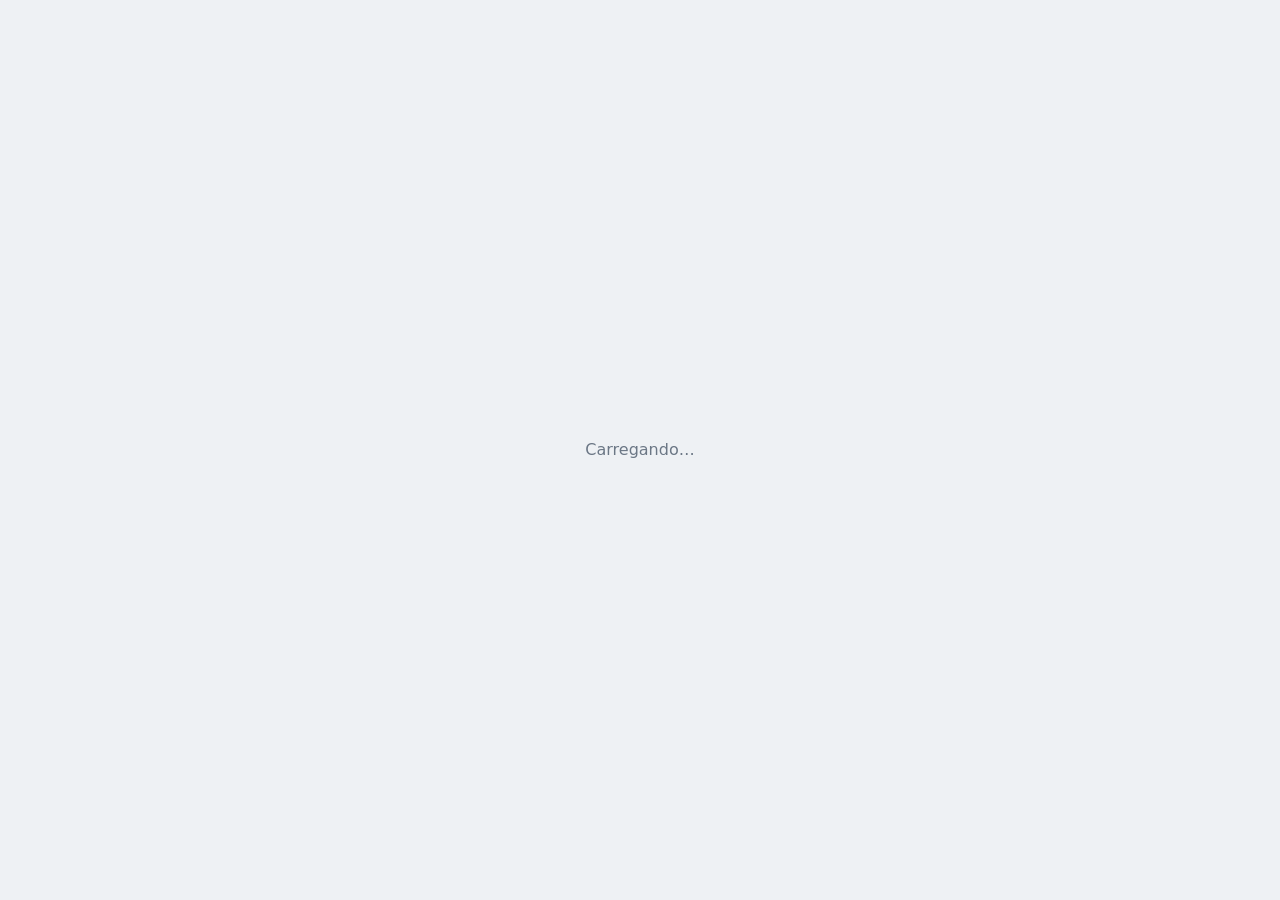
==== index.html @ 6981f135 "Add files via upload" ====
<!DOCTYPE html>
<html lang="pt-BR">
<head>
<meta charset="UTF-8">
<meta name="viewport" content="width=device-width, initial-scale=1">
<title>Kanban Board</title>
<link rel="stylesheet" href="style.css">
</head>
<body>

<div class="auth-loading" id="authLoading" role="status" aria-live="polite">Carregando…</div>

<section class="login-screen" id="loginScreen" aria-labelledby="loginTitle" hidden>
  <div class="login-card">
    <div class="login-mark" aria-hidden="true">K</div>
    <h1 id="loginTitle">Entre no seu quadro</h1>
    <p class="login-intro" id="loginIntro">Informe seu e-mail e sua senha para continuar.</p>
    <form class="login-form" id="loginForm">
      <label for="emailInput">E-mail
        <input type="email" id="emailInput" autocomplete="username" required placeholder="voce@exemplo.com">
      </label>
      <div class="field">
        <label for="passwordInput">Senha</label>
        <div class="password-field">
          <input type="password" id="passwordInput" autocomplete="current-password" minlength="8" required placeholder="Mínimo de 8 caracteres">
          <button type="button" class="toggle-password" id="togglePassword" aria-label="Mostrar senha" aria-pressed="false">Mostrar</button>
        </div>
      </div>
      <label id="confirmPasswordField" for="confirmPasswordInput" hidden>Confirme a senha
        <input type="password" id="confirmPasswordInput" autocomplete="new-password" minlength="8" placeholder="Digite a senha novamente">
      </label>
      <p class="login-error" id="loginMessage" role="alert" aria-live="polite" hidden></p>
      <button class="btn-primary login-submit" id="loginSubmit" type="submit">Entrar</button>
    </form>
    <p class="login-switch"><span id="switchPrompt">Ainda não tem uma conta?</span> <button class="btn-link" id="switchAuthMode" type="button">Criar conta</button></p>
    <a class="home-link" href="index.html">Voltar à página inicial</a>
    <p class="login-notice">A conta e as tarefas ficam salvas no Firebase. Não use uma senha importante neste projeto de teste.</p>
  </div>
</section>

<header id="appHeader" hidden>
  <div>
    <h1 id="boardTitle">Meu Quadro</h1>
    <p>Arraste os cards entre as colunas para atualizar o andamento.</p>
  </div>
  <div class="account-actions">
    <p class="board-status" id="boardStatus" role="status" aria-live="polite" hidden></p>
    <span class="account-email" id="accountEmail"></span>
    <button class="btn-logout" id="logoutBtn" type="button">Sair</button>
    <label class="board-picker-label" for="boardPicker">Quadro
      <select id="boardPicker"></select>
    </label>
    <button class="btn-ghost" id="newBoardBtn" type="button">Novo quadro</button>
    <button class="btn-ghost" id="shareBoardBtn" type="button">Compartilhar</button>
    <button class="btn-ghost" id="configureBoardBtn" type="button">Configurar colunas</button>
    <button class="btn-add" id="openModal" type="button">
      <svg viewBox="0 0 24 24" fill="none" stroke="currentColor" stroke-width="2.5" stroke-linecap="round" aria-hidden="true"><path d="M12 5v14M5 12h14"/></svg>
      Adicionar nova tarefa
    </button>
  </div>
</header>

<main class="board" id="board" hidden>
  <section class="column" data-status="todo" aria-labelledby="h-todo">
    <div class="column-head"><h2 id="h-todo">A Fazer</h2><span class="wip" data-wip="todo"></span><span class="count" data-count="todo">0</span></div>
    <div class="cards" data-list="todo"></div>
  </section>
  <section class="column" data-status="doing" aria-labelledby="h-doing">
    <div class="column-head"><h2 id="h-doing">Em Andamento</h2><span class="wip" data-wip="doing"></span><span class="count" data-count="doing">0</span></div>
    <div class="cards" data-list="doing"></div>
  </section>
  <section class="column" data-status="done" aria-labelledby="h-done">
    <div class="column-head"><h2 id="h-done">Concluído</h2><span class="wip" data-wip="done"></span><span class="count" data-count="done">0</span></div>
    <div class="cards" data-list="done"></div>
  </section>
</main>

<main class="task-page" id="taskPage" hidden>
  <button class="btn-ghost" id="backToBoard" type="button">← Voltar ao quadro</button>
  <section class="task-panel">
    <p class="task-board-name" id="taskBoardName"></p>
    <label>Título<input id="detailTitle" maxlength="80"></label>
    <label>Descrição<textarea id="detailDesc" maxlength="400"></textarea></label>
    <div class="task-fields">
      <label>Responsável<select id="assigneeInput"></select></label>
      <label>Prazo<input type="date" id="dueDateInput"></label>
      <label>Prioridade
        <select id="priorityInput"><option value="low">Baixa</option><option value="medium">Média</option><option value="high">Alta</option></select>
      </label>
      <label>Labels<input id="labelsInput" placeholder="Bug, feature, urgente"></label>
      <label>Sprint<input id="sprintInput" maxlength="60" placeholder="Ex.: Sprint 1"></label>
      <label>Story points<input id="pointsInput" type="number" min="0" max="100" step="1"></label>
      <label class="backlog-field"><input type="checkbox" id="backlogInput"> No backlog</label>
      <label class="task-wide">Critérios de aceite<textarea id="acceptanceInput" maxlength="1000"></textarea></label>
      <label class="task-wide">Definition of Done<textarea id="dodInput" maxlength="1000"></textarea></label>
    </div>
    <section class="task-section">
      <h2>Checklist</h2>
      <form class="inline-form" id="checklistForm"><input id="checklistInput" maxlength="120" placeholder="Nova subtarefa" required><button class="btn-primary" type="submit">Adicionar</button></form>
      <ul class="checklist" id="checklist"></ul>
    </section>
    <section class="task-section">
      <h2>Comentários</h2>
      <form class="inline-form" id="commentForm"><textarea id="commentInput" maxlength="1000" placeholder="Escreva um comentário" required></textarea><button class="btn-primary" type="submit">Comentar</button></form>
      <div class="comments" id="comments"></div>
    </section>
    <section class="task-section">
      <h2>Histórico de atividades</h2>
      <ul class="activity-list" id="activityList"></ul>
    </section>
  </section>
</main>

<dialog id="modal" aria-labelledby="modalTitle" hidden>
  <form class="modal-body" id="taskForm" method="dialog">
    <h2 id="modalTitle">Nova tarefa</h2>
    <label>Título
      <input type="text" id="titleInput" maxlength="80" required placeholder="Ex.: Revisar proposta do cliente">
    </label>
    <label>Descrição
      <textarea id="descInput" maxlength="400" placeholder="Detalhes opcionais da tarefa"></textarea>
    </label>
    <div class="modal-actions">
      <button type="button" class="btn-ghost" id="cancelBtn">Cancelar</button>
      <button type="submit" class="btn-primary">Salvar tarefa</button>
    </div>
  </form>
</dialog>

<dialog id="shareModal" aria-labelledby="shareTitle" hidden>
  <form class="modal-body" id="shareForm" method="dialog">
    <h2 id="shareTitle">Compartilhar quadro</h2>
    <label>E-mail do usuário
      <input type="email" id="inviteEmail" required placeholder="colega@exemplo.com">
    </label>
    <label>Papel
      <select id="inviteRole"><option value="EDITOR">Editor</option><option value="VIEWER">Leitor</option></select>
    </label>
    <p class="form-hint">O convite será aceito quando a pessoa entrar no app com este e-mail.</p>
    <div class="task-section"><h2>Membros do quadro</h2><ul class="member-list" id="memberList"></ul></div>
    <p class="login-error" id="shareMessage" role="alert" hidden></p>
    <div class="modal-actions"><button type="button" class="btn-ghost" data-close-dialog="shareModal">Fechar</button><button type="submit" class="btn-primary">Enviar convite</button></div>
  </form>
</dialog>

<dialog id="boardConfigModal" aria-labelledby="configTitle" hidden>
  <form class="modal-body" id="boardConfigForm" method="dialog">
    <h2 id="configTitle">Configurar colunas</h2>
    <p class="form-hint">Personalize os nomes e os limites de trabalho em andamento (WIP). Use 0 para não limitar.</p>
    <div class="config-grid">
      <label>A Fazer<input id="todoName" maxlength="30" required><span>Limite WIP</span><input id="todoWip" type="number" min="0" max="99"></label>
      <label>Em Andamento<input id="doingName" maxlength="30" required><span>Limite WIP</span><input id="doingWip" type="number" min="0" max="99"></label>
      <label>Concluído<input id="doneName" maxlength="30" required><span>Limite WIP</span><input id="doneWip" type="number" min="0" max="99"></label>
    </div>
    <div class="modal-actions"><button type="button" class="btn-ghost" data-close-dialog="boardConfigModal">Cancelar</button><button type="submit" class="btn-primary">Salvar</button></div>
  </form>
</dialog>

<script type="module" src="script.js"></script>
</body>
</html>
---- style.css ----
:root {
  --bg: #eef1f4;
  --surface: #ffffff;
  --ink: #1d2733;
  --muted: #6b7785;
  --line: #dde3ea;
  --brand: #2f4b6e;
  --brand-ink: #ffffff;
  --danger: #c0392b;
  --todo: #4f6d8f;
  --doing: #c98a1b;
  --done: #3e8e6b;
  --radius: 12px;
  --shadow: 0 1px 2px rgba(29, 39, 51, .06), 0 4px 12px rgba(29, 39, 51, .06);
  --shadow-lift: 0 8px 24px rgba(29, 39, 51, .18);
  color-scheme: light;
}
@media (prefers-color-scheme: dark) {
  :root {
    --bg: #12171d;
    --surface: #1b232c;
    --ink: #e8edf2;
    --muted: #93a0ae;
    --line: #2b3641;
    --brand: #7fa6d6;
    --brand-ink: #10202f;
    --danger: #ef7d6f;
    --todo: #7fa6d6;
    --doing: #e3a93f;
    --done: #62b891;
    --shadow: 0 1px 2px rgba(0, 0, 0, .3), 0 4px 12px rgba(0, 0, 0, .25);
    --shadow-lift: 0 8px 24px rgba(0, 0, 0, .5);
    color-scheme: dark;
  }
}

* { box-sizing: border-box; margin: 0; }
html, body { height: 100%; }
[hidden] { display: none !important; }
body {
  font-family: "Plus Jakarta Sans", system-ui, -apple-system, "Segoe UI", Roboto, sans-serif;
  background: var(--bg);
  color: var(--ink);
  display: flex;
  flex-direction: column;
  line-height: 1.5;
}
button { font: inherit; color: inherit; cursor: pointer; }
:focus-visible { outline: 2px solid var(--brand); outline-offset: 2px; }

/* Login */
.login-screen {
  min-height: 100%;
  display: grid;
  place-items: center;
  padding: 24px;
  background:
    radial-gradient(ellipse at top left, color-mix(in srgb, var(--brand) 13%, transparent), transparent 42%),
    var(--bg);
}
.login-card {
  width: min(420px, 100%);
  padding: clamp(24px, 6vw, 40px);
  background: var(--surface);
  border: 1px solid var(--line);
  border-radius: 20px;
  box-shadow: var(--shadow-lift);
}
.login-mark {
  width: 44px;
  height: 44px;
  display: grid;
  place-items: center;
  margin-bottom: 22px;
  border-radius: 13px;
  background: var(--brand);
  color: var(--brand-ink);
  font-weight: 800;
  font-size: 1.15rem;
}
.login-card h1 { font-size: 1.55rem; letter-spacing: -.03em; }
.login-intro { margin: 6px 0 24px; color: var(--muted); font-size: .92rem; }
.login-form { display: grid; gap: 16px; }
.login-form input { min-height: 44px; }
.login-submit { width: 100%; min-height: 44px; }
.auth-loading { flex: 1; display: grid; place-items: center; color: var(--muted); }
.login-error.login-ok {
  color: var(--ink);
  border-color: var(--done);
  background: color-mix(in srgb, var(--done) 12%, transparent);
}
.board-status { color: var(--muted); font-size: .85rem; }
.board-status.is-error { color: var(--danger); font-weight: 600; }
.field { display: grid; gap: 6px; }
.password-field { position: relative; }
.password-field input { padding-right: 84px; }
.toggle-password {
  position: absolute;
  top: 50%;
  right: 6px;
  transform: translateY(-50%);
  padding: 6px 10px;
  border: 0;
  border-radius: 7px;
  background: transparent;
  color: var(--brand);
  font-size: .82rem;
  font-weight: 700;
}
.toggle-password:hover { background: color-mix(in srgb, var(--brand) 12%, transparent); }
.login-error {
  padding: 10px 12px;
  border: 1px solid var(--danger);
  border-radius: 10px;
  background: color-mix(in srgb, var(--danger) 10%, transparent);
  color: var(--danger);
  font-size: .88rem;
  font-weight: 600;
}
.home-link {
  display: inline-block;
  margin-top: 16px;
  color: var(--brand);
  font-size: .9rem;
  font-weight: 600;
}
.login-notice {
  margin-top: 20px;
  padding: 12px;
  border: 1px solid var(--line);
  border-radius: 10px;
  color: var(--muted);
  font-size: .8rem;
}
.account-actions { display: flex; align-items: center; gap: 12px; }
.account-email { color: var(--muted); font-size: .85rem; }
.board-picker-label { display: flex; align-items: center; gap: 6px; color: var(--muted); font-size: .8rem; }
.board-picker-label select { width: auto; min-width: 130px; max-width: 200px; padding: 8px; }
.btn-logout {
  padding: 8px 12px;
  border: 1px solid var(--line);
  border-radius: 9px;
  background: transparent;
  font-weight: 600;
}
.btn-logout:hover { border-color: var(--muted); }

/* Cabeçalho */
header {
  display: flex;
  align-items: center;
  justify-content: space-between;
  gap: 16px;
  padding: 20px clamp(16px, 4vw, 40px);
}
header h1 { font-size: 1.5rem; font-weight: 800; letter-spacing: -.02em; }
header p { color: var(--muted); font-size: .9rem; }
.btn-add {
  display: inline-flex;
  align-items: center;
  gap: 8px;
  background: var(--brand);
  color: var(--brand-ink);
  border: 0;
  border-radius: 10px;
  padding: 10px 18px;
  font-weight: 700;
  box-shadow: var(--shadow);
  transition: transform .12s ease, filter .12s ease;
}
.btn-add:hover { filter: brightness(1.08); }
.btn-add:active { transform: scale(.97); }
.btn-add svg { width: 18px; height: 18px; }

/* Quadro */
.board {
  flex: 1;
  min-height: 0;
  display: grid;
  grid-template-columns: repeat(3, minmax(0, 1fr));
  gap: 20px;
  padding: 0 clamp(16px, 4vw, 40px) 28px;
}
.column {
  --accent: var(--todo);
  display: flex;
  flex-direction: column;
  min-height: 0;
  background: color-mix(in srgb, var(--surface) 55%, transparent);
  border: 1px solid var(--line);
  border-top: 4px solid var(--accent);
  border-radius: var(--radius);
  transition: background .15s ease, border-color .15s ease;
}
.column[data-status="doing"] { --accent: var(--doing); }
.column[data-status="done"] { --accent: var(--done); }
.column.drag-over {
  background: color-mix(in srgb, var(--accent) 12%, var(--surface));
  border-color: var(--accent);
}
.column-head {
  display: flex;
  align-items: center;
  justify-content: space-between;
  gap: 8px;
  padding: 14px 16px 8px;
}
.column-head h2 { font-size: 1rem; font-weight: 700; }
.wip { margin-left: auto; color: var(--muted); font-size: .72rem; white-space: nowrap; }
.wip-over { color: var(--danger); font-weight: 700; }
.count {
  min-width: 26px;
  text-align: center;
  padding: 1px 8px;
  border-radius: 999px;
  background: color-mix(in srgb, var(--accent) 18%, transparent);
  color: var(--accent);
  font-size: .8rem;
  font-weight: 700;
}
.cards {
  flex: 1;
  min-height: 120px;
  overflow-y: auto;
  padding: 8px 12px 14px;
  display: flex;
  flex-direction: column;
  gap: 10px;
}
.empty {
  border: 2px dashed var(--line);
  border-radius: 10px;
  padding: 20px 12px;
  text-align: center;
  color: var(--muted);
  font-size: .88rem;
}

/* Cards */
.card {
  position: relative;
  background: var(--surface);
  border: 1px solid var(--line);
  border-radius: 10px;
  padding: 12px 14px;
  box-shadow: var(--shadow);
  cursor: grab;
  transition: box-shadow .15s ease, transform .15s ease;
}
.card:hover { box-shadow: var(--shadow-lift); }
.card:active { cursor: grabbing; }
.card.is-readonly, .card.is-readonly:active { cursor: default; }
.card.dragging { opacity: .4; transform: rotate(1.5deg); }
.card h3 { font-size: .95rem; font-weight: 700; padding-right: 30px; overflow-wrap: anywhere; }
.card p { margin-top: 4px; color: var(--muted); font-size: .86rem; white-space: pre-wrap; overflow-wrap: anywhere; }
.card-open { display: inline-block; margin-top: 5px; color: var(--brand); font-size: .78rem; font-weight: 700; }
.priority { display: inline-block; margin-top: 7px; padding: 2px 7px; border-radius: 999px; font-size: .72rem; font-weight: 700; }
.priority-low { background: color-mix(in srgb, var(--done) 15%, transparent); color: var(--done); }
.priority-medium { background: color-mix(in srgb, var(--doing) 18%, transparent); color: var(--doing); }
.priority-high { background: color-mix(in srgb, var(--danger) 14%, transparent); color: var(--danger); }
.card-labels { display: flex; flex-wrap: wrap; gap: 5px; margin-top: 6px; }
.card-labels span { padding: 2px 7px; border-radius: 999px; background: color-mix(in srgb, var(--brand) 13%, transparent); color: var(--brand); font-size: .7rem; }
.card-foot {
  display: flex;
  align-items: center;
  justify-content: space-between;
  margin-top: 10px;
  color: var(--muted);
  font-size: .75rem;
}
.move { display: flex; gap: 4px; }
.move button {
  border: 1px solid var(--line);
  background: transparent;
  border-radius: 6px;
  width: 28px;
  height: 24px;
  line-height: 1;
  color: var(--muted);
}
.move button:hover:not(:disabled) { color: var(--ink); border-color: var(--muted); }
.move button:disabled { opacity: .3; cursor: default; }
.btn-del {
  position: absolute;
  top: 8px;
  right: 8px;
  width: 28px;
  height: 28px;
  display: grid;
  place-items: center;
  border: 0;
  border-radius: 8px;
  background: transparent;
  color: var(--muted);
  transition: background .12s ease, color .12s ease;
}
.btn-del:hover { background: color-mix(in srgb, var(--danger) 14%, transparent); color: var(--danger); }
.btn-del svg { width: 16px; height: 16px; }

/* Modal */
dialog {
  border: 0;
  border-radius: 16px;
  padding: 0;
  width: min(460px, calc(100% - 32px));
  background: var(--surface);
  color: var(--ink);
  box-shadow: var(--shadow-lift);
  margin: auto;
}
dialog::backdrop { background: rgba(10, 16, 22, .55); }
dialog[open] { animation: pop .18s ease; }
@keyframes pop { from { opacity: 0; transform: translateY(8px) scale(.98); } }
.modal-body { padding: 24px; display: grid; gap: 16px; }
.modal-body h2 { font-size: 1.2rem; }
label { display: grid; gap: 6px; font-size: .88rem; font-weight: 600; }
input, textarea {
  font: inherit;
  font-weight: 400;
  color: var(--ink);
  background: var(--bg);
  border: 1px solid var(--line);
  border-radius: 8px;
  padding: 10px 12px;
  width: 100%;
}
textarea { resize: vertical; min-height: 90px; }
input:focus, textarea:focus { outline: 2px solid var(--brand); outline-offset: 0; border-color: transparent; }
.modal-actions { display: flex; justify-content: flex-end; gap: 10px; }
.btn-ghost {
  background: transparent;
  border: 1px solid var(--line);
  border-radius: 10px;
  padding: 9px 16px;
  font-weight: 600;
}
.btn-ghost:hover { border-color: var(--muted); }
.btn-primary {
  background: var(--brand);
  color: var(--brand-ink);
  border: 0;
  border-radius: 10px;
  padding: 9px 18px;
  font-weight: 700;
}
.btn-primary:hover { filter: brightness(1.08); }
.btn-primary:disabled, button:disabled { opacity: .55; cursor: not-allowed; }
.form-hint { color: var(--muted); font-size: .82rem; }
.task-page { flex: 1; width: min(900px, calc(100% - 32px)); margin: 20px auto 40px; }
.task-panel { margin-top: 14px; padding: clamp(18px, 4vw, 32px); background: var(--surface); border: 1px solid var(--line); border-radius: 16px; box-shadow: var(--shadow); display: grid; gap: 18px; }
.task-board-name { color: var(--muted); font-size: .85rem; }
.task-fields { display: grid; grid-template-columns: repeat(2, minmax(0, 1fr)); gap: 14px; }
.task-wide { grid-column: 1 / -1; }
.backlog-field { display: flex; align-items: center; gap: 8px; }
.backlog-field input { width: auto; }
.task-section { display: grid; gap: 10px; padding-top: 16px; border-top: 1px solid var(--line); }
.task-section h2 { font-size: 1rem; }
.inline-form { display: flex; align-items: flex-start; gap: 8px; }
.inline-form textarea { min-height: 44px; }
.inline-form input, .inline-form textarea { flex: 1; }
.checklist, .activity-list, .member-list { list-style: none; padding: 0; display: grid; gap: 8px; }
.checklist li, .member-list li { display: flex; align-items: center; justify-content: space-between; gap: 10px; }
.checklist li input { width: auto; }
.checklist li span { flex: 1; }
.is-done { text-decoration: line-through; color: var(--muted); }
.comments { display: grid; gap: 8px; }
.comment { padding: 10px 12px; background: var(--bg); border-radius: 9px; }
.comment small { color: var(--muted); }
.comment p { margin-top: 4px; white-space: pre-wrap; overflow-wrap: anywhere; }
.activity-list li { color: var(--muted); font-size: .83rem; }
.config-grid { display: grid; grid-template-columns: repeat(3, minmax(0, 1fr)); gap: 12px; }
.config-grid label span { color: var(--muted); font-size: .78rem; }

/* Responsivo */
@media (max-width: 860px) {
  body { height: auto; }
  .board { grid-template-columns: 1fr; }
  .cards { overflow: visible; }
}
@media (max-width: 480px) {
  header { flex-wrap: wrap; }
  .account-actions { width: 100%; flex-wrap: wrap; justify-content: space-between; }
  .btn-add { width: 100%; justify-content: center; }
  .task-fields, .config-grid { grid-template-columns: 1fr; }
  .inline-form { flex-wrap: wrap; }
  .inline-form button { margin-left: auto; }
}
@media (prefers-reduced-motion: reduce) {
  * { transition: none !important; animation: none !important; }
}
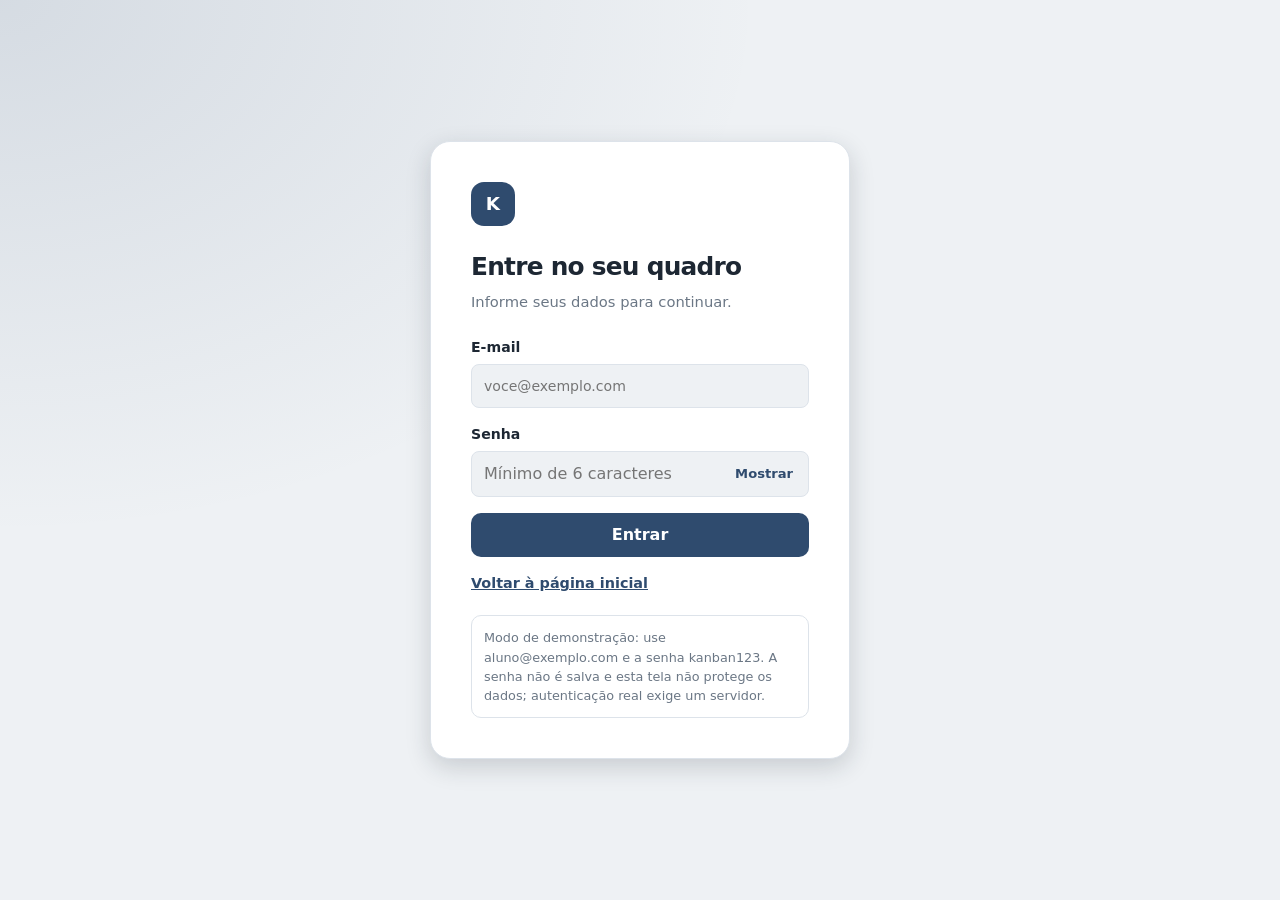
==== commit b66a3c5d: "Add files via upload" ====
--- a/index.html
+++ b/index.html
@@ -8,13 +8,11 @@
 </head>
 <body>
 
-<div class="auth-loading" id="authLoading" role="status" aria-live="polite">Carregando…</div>
-
-<section class="login-screen" id="loginScreen" aria-labelledby="loginTitle" hidden>
+<section class="login-screen" id="loginScreen" aria-labelledby="loginTitle">
   <div class="login-card">
     <div class="login-mark" aria-hidden="true">K</div>
     <h1 id="loginTitle">Entre no seu quadro</h1>
-    <p class="login-intro" id="loginIntro">Informe seu e-mail e sua senha para continuar.</p>
+    <p class="login-intro">Informe seus dados para continuar.</p>
     <form class="login-form" id="loginForm">
       <label for="emailInput">E-mail
         <input type="email" id="emailInput" autocomplete="username" required placeholder="voce@exemplo.com">
@@ -22,37 +20,26 @@
       <div class="field">
         <label for="passwordInput">Senha</label>
         <div class="password-field">
-          <input type="password" id="passwordInput" autocomplete="current-password" minlength="8" required placeholder="Mínimo de 8 caracteres">
+          <input type="password" id="passwordInput" autocomplete="current-password" minlength="6" required placeholder="Mínimo de 6 caracteres">
           <button type="button" class="toggle-password" id="togglePassword" aria-label="Mostrar senha" aria-pressed="false">Mostrar</button>
         </div>
       </div>
-      <label id="confirmPasswordField" for="confirmPasswordInput" hidden>Confirme a senha
-        <input type="password" id="confirmPasswordInput" autocomplete="new-password" minlength="8" placeholder="Digite a senha novamente">
-      </label>
-      <p class="login-error" id="loginMessage" role="alert" aria-live="polite" hidden></p>
-      <button class="btn-primary login-submit" id="loginSubmit" type="submit">Entrar</button>
+      <p class="login-error" id="loginError" role="alert" hidden></p>
+      <button class="btn-primary login-submit" type="submit">Entrar</button>
     </form>
-    <p class="login-switch"><span id="switchPrompt">Ainda não tem uma conta?</span> <button class="btn-link" id="switchAuthMode" type="button">Criar conta</button></p>
     <a class="home-link" href="index.html">Voltar à página inicial</a>
-    <p class="login-notice">A conta e as tarefas ficam salvas no Firebase. Não use uma senha importante neste projeto de teste.</p>
+    <p class="login-notice">Modo de demonstração: use aluno@exemplo.com e a senha kanban123. A senha não é salva e esta tela não protege os dados; autenticação real exige um servidor.</p>
   </div>
 </section>
 
 <header id="appHeader" hidden>
   <div>
-    <h1 id="boardTitle">Meu Quadro</h1>
+    <h1>Meu Quadro</h1>
     <p>Arraste os cards entre as colunas para atualizar o andamento.</p>
   </div>
   <div class="account-actions">
-    <p class="board-status" id="boardStatus" role="status" aria-live="polite" hidden></p>
     <span class="account-email" id="accountEmail"></span>
     <button class="btn-logout" id="logoutBtn" type="button">Sair</button>
-    <label class="board-picker-label" for="boardPicker">Quadro
-      <select id="boardPicker"></select>
-    </label>
-    <button class="btn-ghost" id="newBoardBtn" type="button">Novo quadro</button>
-    <button class="btn-ghost" id="shareBoardBtn" type="button">Compartilhar</button>
-    <button class="btn-ghost" id="configureBoardBtn" type="button">Configurar colunas</button>
     <button class="btn-add" id="openModal" type="button">
       <svg viewBox="0 0 24 24" fill="none" stroke="currentColor" stroke-width="2.5" stroke-linecap="round" aria-hidden="true"><path d="M12 5v14M5 12h14"/></svg>
       Adicionar nova tarefa
@@ -62,52 +49,16 @@
 
 <main class="board" id="board" hidden>
   <section class="column" data-status="todo" aria-labelledby="h-todo">
-    <div class="column-head"><h2 id="h-todo">A Fazer</h2><span class="wip" data-wip="todo"></span><span class="count" data-count="todo">0</span></div>
+    <div class="column-head"><h2 id="h-todo">A Fazer</h2><span class="count" data-count="todo">0</span></div>
     <div class="cards" data-list="todo"></div>
   </section>
   <section class="column" data-status="doing" aria-labelledby="h-doing">
-    <div class="column-head"><h2 id="h-doing">Em Andamento</h2><span class="wip" data-wip="doing"></span><span class="count" data-count="doing">0</span></div>
+    <div class="column-head"><h2 id="h-doing">Em Andamento</h2><span class="count" data-count="doing">0</span></div>
     <div class="cards" data-list="doing"></div>
   </section>
   <section class="column" data-status="done" aria-labelledby="h-done">
-    <div class="column-head"><h2 id="h-done">Concluído</h2><span class="wip" data-wip="done"></span><span class="count" data-count="done">0</span></div>
+    <div class="column-head"><h2 id="h-done">Concluído</h2><span class="count" data-count="done">0</span></div>
     <div class="cards" data-list="done"></div>
-  </section>
-</main>
-
-<main class="task-page" id="taskPage" hidden>
-  <button class="btn-ghost" id="backToBoard" type="button">← Voltar ao quadro</button>
-  <section class="task-panel">
-    <p class="task-board-name" id="taskBoardName"></p>
-    <label>Título<input id="detailTitle" maxlength="80"></label>
-    <label>Descrição<textarea id="detailDesc" maxlength="400"></textarea></label>
-    <div class="task-fields">
-      <label>Responsável<select id="assigneeInput"></select></label>
-      <label>Prazo<input type="date" id="dueDateInput"></label>
-      <label>Prioridade
-        <select id="priorityInput"><option value="low">Baixa</option><option value="medium">Média</option><option value="high">Alta</option></select>
-      </label>
-      <label>Labels<input id="labelsInput" placeholder="Bug, feature, urgente"></label>
-      <label>Sprint<input id="sprintInput" maxlength="60" placeholder="Ex.: Sprint 1"></label>
-      <label>Story points<input id="pointsInput" type="number" min="0" max="100" step="1"></label>
-      <label class="backlog-field"><input type="checkbox" id="backlogInput"> No backlog</label>
-      <label class="task-wide">Critérios de aceite<textarea id="acceptanceInput" maxlength="1000"></textarea></label>
-      <label class="task-wide">Definition of Done<textarea id="dodInput" maxlength="1000"></textarea></label>
-    </div>
-    <section class="task-section">
-      <h2>Checklist</h2>
-      <form class="inline-form" id="checklistForm"><input id="checklistInput" maxlength="120" placeholder="Nova subtarefa" required><button class="btn-primary" type="submit">Adicionar</button></form>
-      <ul class="checklist" id="checklist"></ul>
-    </section>
-    <section class="task-section">
-      <h2>Comentários</h2>
-      <form class="inline-form" id="commentForm"><textarea id="commentInput" maxlength="1000" placeholder="Escreva um comentário" required></textarea><button class="btn-primary" type="submit">Comentar</button></form>
-      <div class="comments" id="comments"></div>
-    </section>
-    <section class="task-section">
-      <h2>Histórico de atividades</h2>
-      <ul class="activity-list" id="activityList"></ul>
-    </section>
   </section>
 </main>
 
@@ -127,35 +78,6 @@
   </form>
 </dialog>
 
-<dialog id="shareModal" aria-labelledby="shareTitle" hidden>
-  <form class="modal-body" id="shareForm" method="dialog">
-    <h2 id="shareTitle">Compartilhar quadro</h2>
-    <label>E-mail do usuário
-      <input type="email" id="inviteEmail" required placeholder="colega@exemplo.com">
-    </label>
-    <label>Papel
-      <select id="inviteRole"><option value="EDITOR">Editor</option><option value="VIEWER">Leitor</option></select>
-    </label>
-    <p class="form-hint">O convite será aceito quando a pessoa entrar no app com este e-mail.</p>
-    <div class="task-section"><h2>Membros do quadro</h2><ul class="member-list" id="memberList"></ul></div>
-    <p class="login-error" id="shareMessage" role="alert" hidden></p>
-    <div class="modal-actions"><button type="button" class="btn-ghost" data-close-dialog="shareModal">Fechar</button><button type="submit" class="btn-primary">Enviar convite</button></div>
-  </form>
-</dialog>
-
-<dialog id="boardConfigModal" aria-labelledby="configTitle" hidden>
-  <form class="modal-body" id="boardConfigForm" method="dialog">
-    <h2 id="configTitle">Configurar colunas</h2>
-    <p class="form-hint">Personalize os nomes e os limites de trabalho em andamento (WIP). Use 0 para não limitar.</p>
-    <div class="config-grid">
-      <label>A Fazer<input id="todoName" maxlength="30" required><span>Limite WIP</span><input id="todoWip" type="number" min="0" max="99"></label>
-      <label>Em Andamento<input id="doingName" maxlength="30" required><span>Limite WIP</span><input id="doingWip" type="number" min="0" max="99"></label>
-      <label>Concluído<input id="doneName" maxlength="30" required><span>Limite WIP</span><input id="doneWip" type="number" min="0" max="99"></label>
-    </div>
-    <div class="modal-actions"><button type="button" class="btn-ghost" data-close-dialog="boardConfigModal">Cancelar</button><button type="submit" class="btn-primary">Salvar</button></div>
-  </form>
-</dialog>
-
-<script type="module" src="script.js"></script>
+<script src="script.js" defer></script>
 </body>
 </html>
--- a/style.css
+++ b/style.css
@@ -83,14 +83,6 @@
 .login-form { display: grid; gap: 16px; }
 .login-form input { min-height: 44px; }
 .login-submit { width: 100%; min-height: 44px; }
-.auth-loading { flex: 1; display: grid; place-items: center; color: var(--muted); }
-.login-error.login-ok {
-  color: var(--ink);
-  border-color: var(--done);
-  background: color-mix(in srgb, var(--done) 12%, transparent);
-}
-.board-status { color: var(--muted); font-size: .85rem; }
-.board-status.is-error { color: var(--danger); font-weight: 600; }
 .field { display: grid; gap: 6px; }
 .password-field { position: relative; }
 .password-field input { padding-right: 84px; }
@@ -134,8 +126,6 @@
 }
 .account-actions { display: flex; align-items: center; gap: 12px; }
 .account-email { color: var(--muted); font-size: .85rem; }
-.board-picker-label { display: flex; align-items: center; gap: 6px; color: var(--muted); font-size: .8rem; }
-.board-picker-label select { width: auto; min-width: 130px; max-width: 200px; padding: 8px; }
 .btn-logout {
   padding: 8px 12px;
   border: 1px solid var(--line);
@@ -202,12 +192,9 @@
   display: flex;
   align-items: center;
   justify-content: space-between;
-  gap: 8px;
   padding: 14px 16px 8px;
 }
 .column-head h2 { font-size: 1rem; font-weight: 700; }
-.wip { margin-left: auto; color: var(--muted); font-size: .72rem; white-space: nowrap; }
-.wip-over { color: var(--danger); font-weight: 700; }
 .count {
   min-width: 26px;
   text-align: center;
@@ -249,17 +236,9 @@
 }
 .card:hover { box-shadow: var(--shadow-lift); }
 .card:active { cursor: grabbing; }
-.card.is-readonly, .card.is-readonly:active { cursor: default; }
 .card.dragging { opacity: .4; transform: rotate(1.5deg); }
 .card h3 { font-size: .95rem; font-weight: 700; padding-right: 30px; overflow-wrap: anywhere; }
 .card p { margin-top: 4px; color: var(--muted); font-size: .86rem; white-space: pre-wrap; overflow-wrap: anywhere; }
-.card-open { display: inline-block; margin-top: 5px; color: var(--brand); font-size: .78rem; font-weight: 700; }
-.priority { display: inline-block; margin-top: 7px; padding: 2px 7px; border-radius: 999px; font-size: .72rem; font-weight: 700; }
-.priority-low { background: color-mix(in srgb, var(--done) 15%, transparent); color: var(--done); }
-.priority-medium { background: color-mix(in srgb, var(--doing) 18%, transparent); color: var(--doing); }
-.priority-high { background: color-mix(in srgb, var(--danger) 14%, transparent); color: var(--danger); }
-.card-labels { display: flex; flex-wrap: wrap; gap: 5px; margin-top: 6px; }
-.card-labels span { padding: 2px 7px; border-radius: 999px; background: color-mix(in srgb, var(--brand) 13%, transparent); color: var(--brand); font-size: .7rem; }
 .card-foot {
   display: flex;
   align-items: center;
@@ -344,32 +323,6 @@
   font-weight: 700;
 }
 .btn-primary:hover { filter: brightness(1.08); }
-.btn-primary:disabled, button:disabled { opacity: .55; cursor: not-allowed; }
-.form-hint { color: var(--muted); font-size: .82rem; }
-.task-page { flex: 1; width: min(900px, calc(100% - 32px)); margin: 20px auto 40px; }
-.task-panel { margin-top: 14px; padding: clamp(18px, 4vw, 32px); background: var(--surface); border: 1px solid var(--line); border-radius: 16px; box-shadow: var(--shadow); display: grid; gap: 18px; }
-.task-board-name { color: var(--muted); font-size: .85rem; }
-.task-fields { display: grid; grid-template-columns: repeat(2, minmax(0, 1fr)); gap: 14px; }
-.task-wide { grid-column: 1 / -1; }
-.backlog-field { display: flex; align-items: center; gap: 8px; }
-.backlog-field input { width: auto; }
-.task-section { display: grid; gap: 10px; padding-top: 16px; border-top: 1px solid var(--line); }
-.task-section h2 { font-size: 1rem; }
-.inline-form { display: flex; align-items: flex-start; gap: 8px; }
-.inline-form textarea { min-height: 44px; }
-.inline-form input, .inline-form textarea { flex: 1; }
-.checklist, .activity-list, .member-list { list-style: none; padding: 0; display: grid; gap: 8px; }
-.checklist li, .member-list li { display: flex; align-items: center; justify-content: space-between; gap: 10px; }
-.checklist li input { width: auto; }
-.checklist li span { flex: 1; }
-.is-done { text-decoration: line-through; color: var(--muted); }
-.comments { display: grid; gap: 8px; }
-.comment { padding: 10px 12px; background: var(--bg); border-radius: 9px; }
-.comment small { color: var(--muted); }
-.comment p { margin-top: 4px; white-space: pre-wrap; overflow-wrap: anywhere; }
-.activity-list li { color: var(--muted); font-size: .83rem; }
-.config-grid { display: grid; grid-template-columns: repeat(3, minmax(0, 1fr)); gap: 12px; }
-.config-grid label span { color: var(--muted); font-size: .78rem; }
 
 /* Responsivo */
 @media (max-width: 860px) {
@@ -381,9 +334,6 @@
   header { flex-wrap: wrap; }
   .account-actions { width: 100%; flex-wrap: wrap; justify-content: space-between; }
   .btn-add { width: 100%; justify-content: center; }
-  .task-fields, .config-grid { grid-template-columns: 1fr; }
-  .inline-form { flex-wrap: wrap; }
-  .inline-form button { margin-left: auto; }
 }
 @media (prefers-reduced-motion: reduce) {
   * { transition: none !important; animation: none !important; }
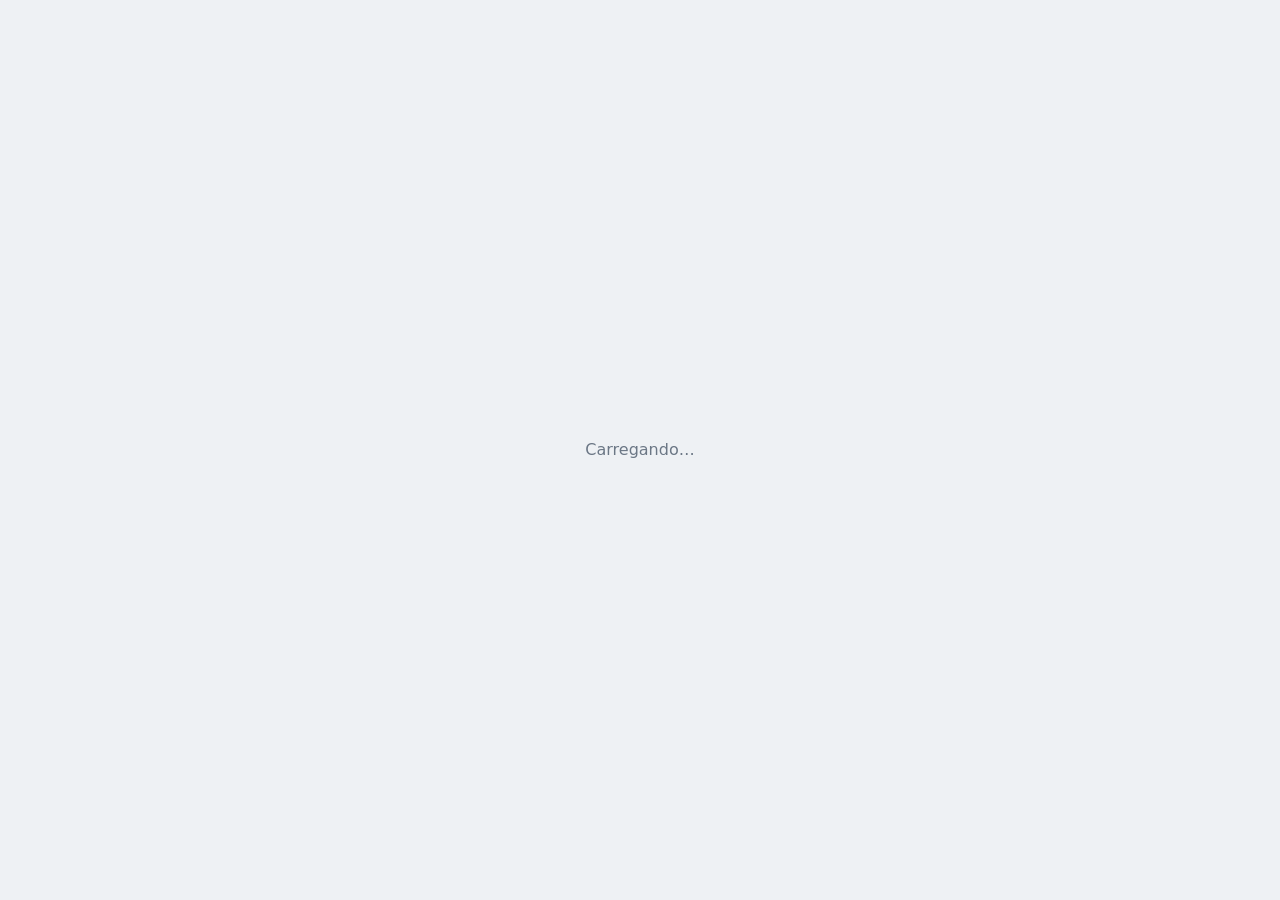
==== commit e27ce1d8: "Add files via upload" ====
--- a/index.html
+++ b/index.html
@@ -8,11 +8,13 @@
 </head>
 <body>
 
-<section class="login-screen" id="loginScreen" aria-labelledby="loginTitle">
+<div class="auth-loading" id="authLoading" role="status" aria-live="polite">Carregando…</div>
+
+<section class="login-screen" id="loginScreen" aria-labelledby="loginTitle" hidden>
   <div class="login-card">
     <div class="login-mark" aria-hidden="true">K</div>
     <h1 id="loginTitle">Entre no seu quadro</h1>
-    <p class="login-intro">Informe seus dados para continuar.</p>
+    <p class="login-intro" id="loginIntro">Informe seu e-mail e sua senha para continuar.</p>
     <form class="login-form" id="loginForm">
       <label for="emailInput">E-mail
         <input type="email" id="emailInput" autocomplete="username" required placeholder="voce@exemplo.com">
@@ -20,26 +22,37 @@
       <div class="field">
         <label for="passwordInput">Senha</label>
         <div class="password-field">
-          <input type="password" id="passwordInput" autocomplete="current-password" minlength="6" required placeholder="Mínimo de 6 caracteres">
+          <input type="password" id="passwordInput" autocomplete="current-password" minlength="8" required placeholder="Mínimo de 8 caracteres">
           <button type="button" class="toggle-password" id="togglePassword" aria-label="Mostrar senha" aria-pressed="false">Mostrar</button>
         </div>
       </div>
-      <p class="login-error" id="loginError" role="alert" hidden></p>
-      <button class="btn-primary login-submit" type="submit">Entrar</button>
+      <label id="confirmPasswordField" for="confirmPasswordInput" hidden>Confirme a senha
+        <input type="password" id="confirmPasswordInput" autocomplete="new-password" minlength="8" placeholder="Digite a senha novamente">
+      </label>
+      <p class="login-error" id="loginMessage" role="alert" aria-live="polite" hidden></p>
+      <button class="btn-primary login-submit" id="loginSubmit" type="submit">Entrar</button>
     </form>
+    <p class="login-switch"><span id="switchPrompt">Ainda não tem uma conta?</span> <button class="btn-link" id="switchAuthMode" type="button">Criar conta</button></p>
     <a class="home-link" href="index.html">Voltar à página inicial</a>
-    <p class="login-notice">Modo de demonstração: use aluno@exemplo.com e a senha kanban123. A senha não é salva e esta tela não protege os dados; autenticação real exige um servidor.</p>
+    <p class="login-notice">A conta e as tarefas ficam salvas no Firebase. Não use uma senha importante neste projeto de teste.</p>
   </div>
 </section>
 
 <header id="appHeader" hidden>
   <div>
-    <h1>Meu Quadro</h1>
+    <h1 id="boardTitle">Meu Quadro</h1>
     <p>Arraste os cards entre as colunas para atualizar o andamento.</p>
   </div>
   <div class="account-actions">
+    <p class="board-status" id="boardStatus" role="status" aria-live="polite" hidden></p>
     <span class="account-email" id="accountEmail"></span>
     <button class="btn-logout" id="logoutBtn" type="button">Sair</button>
+    <label class="board-picker-label" for="boardPicker">Quadro
+      <select id="boardPicker"></select>
+    </label>
+    <button class="btn-ghost" id="newBoardBtn" type="button">Novo quadro</button>
+    <button class="btn-ghost" id="shareBoardBtn" type="button">Compartilhar</button>
+    <button class="btn-ghost" id="configureBoardBtn" type="button">Configurar colunas</button>
     <button class="btn-add" id="openModal" type="button">
       <svg viewBox="0 0 24 24" fill="none" stroke="currentColor" stroke-width="2.5" stroke-linecap="round" aria-hidden="true"><path d="M12 5v14M5 12h14"/></svg>
       Adicionar nova tarefa
@@ -49,16 +62,52 @@
 
 <main class="board" id="board" hidden>
   <section class="column" data-status="todo" aria-labelledby="h-todo">
-    <div class="column-head"><h2 id="h-todo">A Fazer</h2><span class="count" data-count="todo">0</span></div>
+    <div class="column-head"><h2 id="h-todo">A Fazer</h2><span class="wip" data-wip="todo"></span><span class="count" data-count="todo">0</span></div>
     <div class="cards" data-list="todo"></div>
   </section>
   <section class="column" data-status="doing" aria-labelledby="h-doing">
-    <div class="column-head"><h2 id="h-doing">Em Andamento</h2><span class="count" data-count="doing">0</span></div>
+    <div class="column-head"><h2 id="h-doing">Em Andamento</h2><span class="wip" data-wip="doing"></span><span class="count" data-count="doing">0</span></div>
     <div class="cards" data-list="doing"></div>
   </section>
   <section class="column" data-status="done" aria-labelledby="h-done">
-    <div class="column-head"><h2 id="h-done">Concluído</h2><span class="count" data-count="done">0</span></div>
+    <div class="column-head"><h2 id="h-done">Concluído</h2><span class="wip" data-wip="done"></span><span class="count" data-count="done">0</span></div>
     <div class="cards" data-list="done"></div>
+  </section>
+</main>
+
+<main class="task-page" id="taskPage" hidden>
+  <button class="btn-ghost" id="backToBoard" type="button">← Voltar ao quadro</button>
+  <section class="task-panel">
+    <p class="task-board-name" id="taskBoardName"></p>
+    <label>Título<input id="detailTitle" maxlength="80"></label>
+    <label>Descrição<textarea id="detailDesc" maxlength="400"></textarea></label>
+    <div class="task-fields">
+      <label>Responsável<select id="assigneeInput"></select></label>
+      <label>Prazo<input type="date" id="dueDateInput"></label>
+      <label>Prioridade
+        <select id="priorityInput"><option value="low">Baixa</option><option value="medium">Média</option><option value="high">Alta</option></select>
+      </label>
+      <label>Labels<input id="labelsInput" placeholder="Bug, feature, urgente"></label>
+      <label>Sprint<input id="sprintInput" maxlength="60" placeholder="Ex.: Sprint 1"></label>
+      <label>Story points<input id="pointsInput" type="number" min="0" max="100" step="1"></label>
+      <label class="backlog-field"><input type="checkbox" id="backlogInput"> No backlog</label>
+      <label class="task-wide">Critérios de aceite<textarea id="acceptanceInput" maxlength="1000"></textarea></label>
+      <label class="task-wide">Definition of Done<textarea id="dodInput" maxlength="1000"></textarea></label>
+    </div>
+    <section class="task-section">
+      <h2>Checklist</h2>
+      <form class="inline-form" id="checklistForm"><input id="checklistInput" maxlength="120" placeholder="Nova subtarefa" required><button class="btn-primary" type="submit">Adicionar</button></form>
+      <ul class="checklist" id="checklist"></ul>
+    </section>
+    <section class="task-section">
+      <h2>Comentários</h2>
+      <form class="inline-form" id="commentForm"><textarea id="commentInput" maxlength="1000" placeholder="Escreva um comentário" required></textarea><button class="btn-primary" type="submit">Comentar</button></form>
+      <div class="comments" id="comments"></div>
+    </section>
+    <section class="task-section">
+      <h2>Histórico de atividades</h2>
+      <ul class="activity-list" id="activityList"></ul>
+    </section>
   </section>
 </main>
 
@@ -78,6 +127,35 @@
   </form>
 </dialog>
 
-<script src="script.js" defer></script>
+<dialog id="shareModal" aria-labelledby="shareTitle" hidden>
+  <form class="modal-body" id="shareForm" method="dialog">
+    <h2 id="shareTitle">Compartilhar quadro</h2>
+    <label>E-mail do usuário
+      <input type="email" id="inviteEmail" required placeholder="colega@exemplo.com">
+    </label>
+    <label>Papel
+      <select id="inviteRole"><option value="EDITOR">Editor</option><option value="VIEWER">Leitor</option></select>
+    </label>
+    <p class="form-hint">O convite será aceito quando a pessoa entrar no app com este e-mail.</p>
+    <div class="task-section"><h2>Membros do quadro</h2><ul class="member-list" id="memberList"></ul></div>
+    <p class="login-error" id="shareMessage" role="alert" hidden></p>
+    <div class="modal-actions"><button type="button" class="btn-ghost" data-close-dialog="shareModal">Fechar</button><button type="submit" class="btn-primary">Enviar convite</button></div>
+  </form>
+</dialog>
+
+<dialog id="boardConfigModal" aria-labelledby="configTitle" hidden>
+  <form class="modal-body" id="boardConfigForm" method="dialog">
+    <h2 id="configTitle">Configurar colunas</h2>
+    <p class="form-hint">Personalize os nomes e os limites de trabalho em andamento (WIP). Use 0 para não limitar.</p>
+    <div class="config-grid">
+      <label>A Fazer<input id="todoName" maxlength="30" required><span>Limite WIP</span><input id="todoWip" type="number" min="0" max="99"></label>
+      <label>Em Andamento<input id="doingName" maxlength="30" required><span>Limite WIP</span><input id="doingWip" type="number" min="0" max="99"></label>
+      <label>Concluído<input id="doneName" maxlength="30" required><span>Limite WIP</span><input id="doneWip" type="number" min="0" max="99"></label>
+    </div>
+    <div class="modal-actions"><button type="button" class="btn-ghost" data-close-dialog="boardConfigModal">Cancelar</button><button type="submit" class="btn-primary">Salvar</button></div>
+  </form>
+</dialog>
+
+<script type="module" src="script.js"></script>
 </body>
 </html>
--- a/style.css
+++ b/style.css
@@ -83,6 +83,14 @@
 .login-form { display: grid; gap: 16px; }
 .login-form input { min-height: 44px; }
 .login-submit { width: 100%; min-height: 44px; }
+.auth-loading { flex: 1; display: grid; place-items: center; color: var(--muted); }
+.login-error.login-ok {
+  color: var(--ink);
+  border-color: var(--done);
+  background: color-mix(in srgb, var(--done) 12%, transparent);
+}
+.board-status { color: var(--muted); font-size: .85rem; }
+.board-status.is-error { color: var(--danger); font-weight: 600; }
 .field { display: grid; gap: 6px; }
 .password-field { position: relative; }
 .password-field input { padding-right: 84px; }
@@ -126,6 +134,8 @@
 }
 .account-actions { display: flex; align-items: center; gap: 12px; }
 .account-email { color: var(--muted); font-size: .85rem; }
+.board-picker-label { display: flex; align-items: center; gap: 6px; color: var(--muted); font-size: .8rem; }
+.board-picker-label select { width: auto; min-width: 130px; max-width: 200px; padding: 8px; }
 .btn-logout {
   padding: 8px 12px;
   border: 1px solid var(--line);
@@ -192,9 +202,12 @@
   display: flex;
   align-items: center;
   justify-content: space-between;
+  gap: 8px;
   padding: 14px 16px 8px;
 }
 .column-head h2 { font-size: 1rem; font-weight: 700; }
+.wip { margin-left: auto; color: var(--muted); font-size: .72rem; white-space: nowrap; }
+.wip-over { color: var(--danger); font-weight: 700; }
 .count {
   min-width: 26px;
   text-align: center;
@@ -236,9 +249,17 @@
 }
 .card:hover { box-shadow: var(--shadow-lift); }
 .card:active { cursor: grabbing; }
+.card.is-readonly, .card.is-readonly:active { cursor: default; }
 .card.dragging { opacity: .4; transform: rotate(1.5deg); }
 .card h3 { font-size: .95rem; font-weight: 700; padding-right: 30px; overflow-wrap: anywhere; }
 .card p { margin-top: 4px; color: var(--muted); font-size: .86rem; white-space: pre-wrap; overflow-wrap: anywhere; }
+.card-open { display: inline-block; margin-top: 5px; color: var(--brand); font-size: .78rem; font-weight: 700; }
+.priority { display: inline-block; margin-top: 7px; padding: 2px 7px; border-radius: 999px; font-size: .72rem; font-weight: 700; }
+.priority-low { background: color-mix(in srgb, var(--done) 15%, transparent); color: var(--done); }
+.priority-medium { background: color-mix(in srgb, var(--doing) 18%, transparent); color: var(--doing); }
+.priority-high { background: color-mix(in srgb, var(--danger) 14%, transparent); color: var(--danger); }
+.card-labels { display: flex; flex-wrap: wrap; gap: 5px; margin-top: 6px; }
+.card-labels span { padding: 2px 7px; border-radius: 999px; background: color-mix(in srgb, var(--brand) 13%, transparent); color: var(--brand); font-size: .7rem; }
 .card-foot {
   display: flex;
   align-items: center;
@@ -323,6 +344,32 @@
   font-weight: 700;
 }
 .btn-primary:hover { filter: brightness(1.08); }
+.btn-primary:disabled, button:disabled { opacity: .55; cursor: not-allowed; }
+.form-hint { color: var(--muted); font-size: .82rem; }
+.task-page { flex: 1; width: min(900px, calc(100% - 32px)); margin: 20px auto 40px; }
+.task-panel { margin-top: 14px; padding: clamp(18px, 4vw, 32px); background: var(--surface); border: 1px solid var(--line); border-radius: 16px; box-shadow: var(--shadow); display: grid; gap: 18px; }
+.task-board-name { color: var(--muted); font-size: .85rem; }
+.task-fields { display: grid; grid-template-columns: repeat(2, minmax(0, 1fr)); gap: 14px; }
+.task-wide { grid-column: 1 / -1; }
+.backlog-field { display: flex; align-items: center; gap: 8px; }
+.backlog-field input { width: auto; }
+.task-section { display: grid; gap: 10px; padding-top: 16px; border-top: 1px solid var(--line); }
+.task-section h2 { font-size: 1rem; }
+.inline-form { display: flex; align-items: flex-start; gap: 8px; }
+.inline-form textarea { min-height: 44px; }
+.inline-form input, .inline-form textarea { flex: 1; }
+.checklist, .activity-list, .member-list { list-style: none; padding: 0; display: grid; gap: 8px; }
+.checklist li, .member-list li { display: flex; align-items: center; justify-content: space-between; gap: 10px; }
+.checklist li input { width: auto; }
+.checklist li span { flex: 1; }
+.is-done { text-decoration: line-through; color: var(--muted); }
+.comments { display: grid; gap: 8px; }
+.comment { padding: 10px 12px; background: var(--bg); border-radius: 9px; }
+.comment small { color: var(--muted); }
+.comment p { margin-top: 4px; white-space: pre-wrap; overflow-wrap: anywhere; }
+.activity-list li { color: var(--muted); font-size: .83rem; }
+.config-grid { display: grid; grid-template-columns: repeat(3, minmax(0, 1fr)); gap: 12px; }
+.config-grid label span { color: var(--muted); font-size: .78rem; }
 
 /* Responsivo */
 @media (max-width: 860px) {
@@ -334,6 +381,9 @@
   header { flex-wrap: wrap; }
   .account-actions { width: 100%; flex-wrap: wrap; justify-content: space-between; }
   .btn-add { width: 100%; justify-content: center; }
+  .task-fields, .config-grid { grid-template-columns: 1fr; }
+  .inline-form { flex-wrap: wrap; }
+  .inline-form button { margin-left: auto; }
 }
 @media (prefers-reduced-motion: reduce) {
   * { transition: none !important; animation: none !important; }
